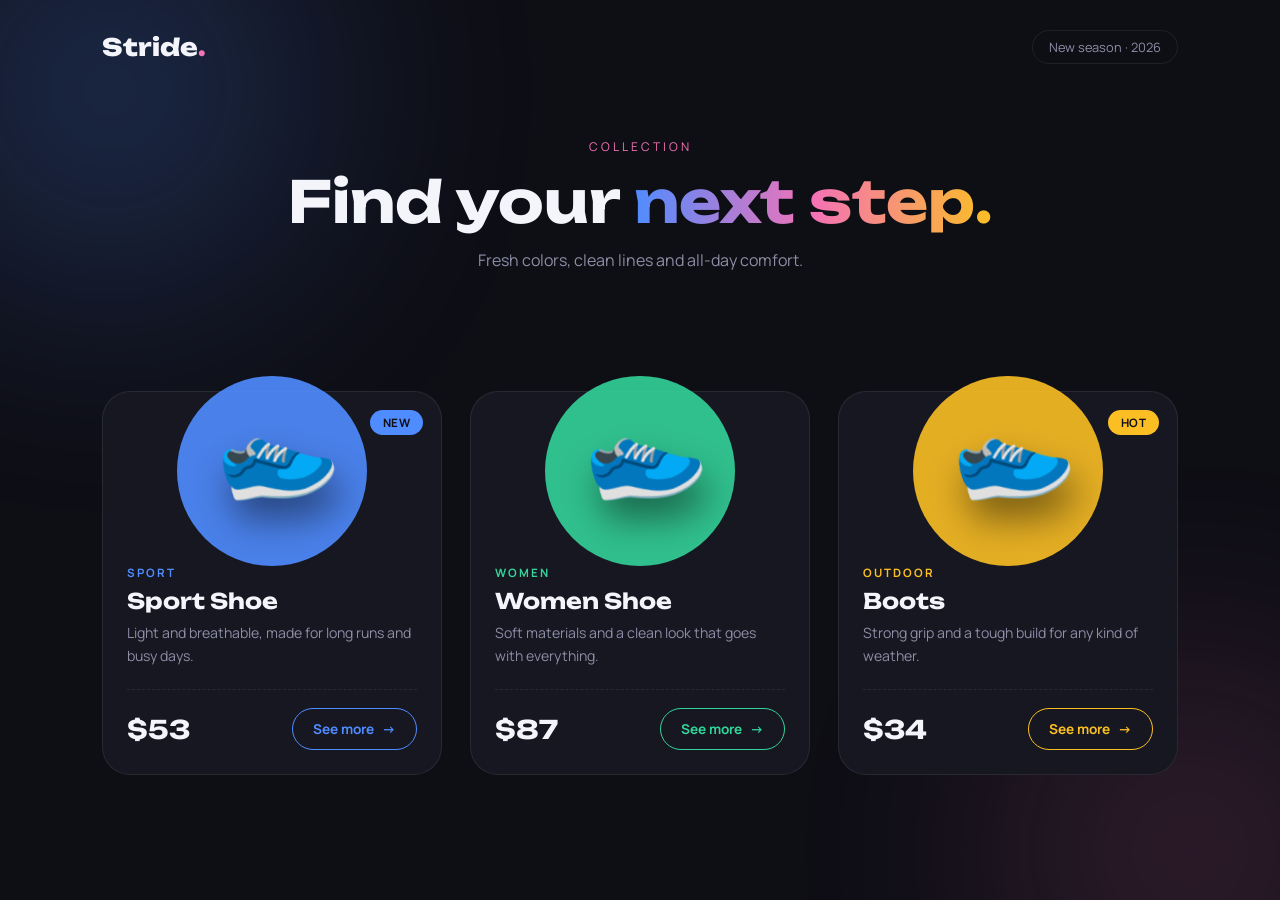
==== index.html @ c0373af4 "First Commit" ====
<!DOCTYPE html>
<html lang="en" dir="ltr">
<head>
  <meta charset="UTF-8">
  <meta name="viewport" content="width=device-width, initial-scale=1.0">
  <title>Stride | Shoe Collection</title>
  <link rel="preconnect" href="https://fonts.googleapis.com">
  <link href="https://fonts.googleapis.com/css2?family=Unbounded:wght@500;700;800&family=Manrope:wght@400;500;700&display=swap" rel="stylesheet">
  <link rel="stylesheet" href="style.css">
</head>
<body>

  <!-- Decorative background glows -->
  <span class="glow glow-1"></span>
  <span class="glow glow-2"></span>

  <div class="app">

    <header class="header">
      <a href="#" class="logo">Stride<span>.</span></a>
      <span class="header-note">New season · 2026</span>
    </header>

    <section class="intro">
      <span class="eyebrow">Collection</span>
      <h1>Find your <em>next step.</em></h1>
      <p>Fresh colors, clean lines and all-day comfort.</p>
    </section>

    <!-- JS adds the shoe cards here.

         Template of one card (3 samples are below so you can see the style; delete them when JS works):

         <article class="shoe-card">
           <span class="shoe-tag">New</span>                       (optional)
           <div class="shoe-img">
             <img src="img/shoe.png" alt="Sport Shoe">
           </div>
           <div class="shoe-body">
             <span class="shoe-category">Sport</span>
             <h3 class="shoe-name">Sport Shoe</h3>
             <p class="shoe-desc">Short description...</p>
             <div class="shoe-footer">
               <span class="shoe-price">$53</span>
               <button type="button" class="btn-more">See more <span>→</span></button>
             </div>
           </div>
         </article>

         Each card has its own color. Set it from JS with:
         cardElem.style.setProperty('--accent', item.color)
    -->
    <main class="shoe-grid" id="product-list">

      <!-- Sample 1 -->
      <article class="shoe-card" style="--accent: #4f8cff;">
        <span class="shoe-tag">New</span>
        <div class="shoe-img">
          <!-- Replace this emoji with: <img src="img/your-shoe.png" alt="Sport Shoe"> -->
          <span class="img-placeholder">👟</span>
        </div>
        <div class="shoe-body">
          <span class="shoe-category">Sport</span>
          <h3 class="shoe-name">Sport Shoe</h3>
          <p class="shoe-desc">Light and breathable, made for long runs and busy days.</p>
          <div class="shoe-footer">
            <span class="shoe-price">$53</span>
            <button type="button" class="btn-more">See more <span>→</span></button>
          </div>
        </div>
      </article>

      <!-- Sample 2 -->
      <article class="shoe-card" style="--accent: #34d399;">
        <div class="shoe-img">
          <span class="img-placeholder">👟</span>
        </div>
        <div class="shoe-body">
          <span class="shoe-category">Women</span>
          <h3 class="shoe-name">Women Shoe</h3>
          <p class="shoe-desc">Soft materials and a clean look that goes with everything.</p>
          <div class="shoe-footer">
            <span class="shoe-price">$87</span>
            <button type="button" class="btn-more">See more <span>→</span></button>
          </div>
        </div>
      </article>

      <!-- Sample 3 -->
      <article class="shoe-card" style="--accent: #fbbf24;">
        <span class="shoe-tag">Hot</span>
        <div class="shoe-img">
          <span class="img-placeholder">👟</span>
        </div>
        <div class="shoe-body">
          <span class="shoe-category">Outdoor</span>
          <h3 class="shoe-name">Boots</h3>
          <p class="shoe-desc">Strong grip and a tough build for any kind of weather.</p>
          <div class="shoe-footer">
            <span class="shoe-price">$34</span>
            <button type="button" class="btn-more">See more <span>→</span></button>
          </div>
        </div>
      </article>

    </main>

  </div>

  <script src="main.js"></script>
</body>
</html>
---- style.css ----
* { margin: 0; padding: 0; box-sizing: border-box; }

:root {
  --bg: #0e0e15;
  --card: #171721;
  --card-line: rgba(255, 255, 255, .08);
  --text: #f4f4fb;
  --muted: #8d8da6;
  --accent: #4f8cff; /* default color; each card overrides it */
}

body {
  min-height: 100vh;
  font-family: 'Manrope', sans-serif;
  background: var(--bg);
  color: var(--text);
  overflow-x: hidden;
  position: relative;
}

/* ---------- Background glows ---------- */
.glow {
  position: fixed;
  border-radius: 50%;
  filter: blur(120px);
  pointer-events: none;
  z-index: 0;
}
.glow-1 { width: 420px; height: 420px; background: #4f8cff; opacity: .22; top: -120px; left: -100px; }
.glow-2 { width: 380px; height: 380px; background: #f472b6; opacity: .16; bottom: -140px; right: -100px; }

.app {
  position: relative;
  z-index: 1;
  max-width: 1120px;
  margin: 0 auto;
  padding: 30px 22px 80px;
}

/* ---------- Header ---------- */
.header {
  display: flex;
  justify-content: space-between;
  align-items: center;
}
.logo {
  font-family: 'Unbounded', sans-serif;
  font-weight: 800;
  font-size: 1.5rem;
  color: var(--text);
  text-decoration: none;
}
.logo span { color: #f472b6; }
.header-note {
  font-size: .8rem;
  color: var(--muted);
  padding: 7px 16px;
  border: 1px solid var(--card-line);
  border-radius: 50px;
}

/* ---------- Intro ---------- */
.intro { text-align: center; margin: 70px 0 80px; }
.eyebrow {
  display: inline-block;
  font-size: .75rem;
  letter-spacing: 3px;
  text-transform: uppercase;
  color: #f472b6;
  margin-bottom: 14px;
}
.intro h1 {
  font-family: 'Unbounded', sans-serif;
  font-weight: 700;
  font-size: clamp(2rem, 6vw, 3.6rem);
  line-height: 1.15;
}
.intro h1 em {
  font-style: normal;
  background: linear-gradient(90deg, #4f8cff, #f472b6, #fbbf24);
  -webkit-background-clip: text;
  background-clip: text;
  color: transparent;
}
.intro p { margin-top: 14px; color: var(--muted); }

/* ---------- Grid ---------- */
.shoe-grid {
  display: grid;
  grid-template-columns: repeat(auto-fit, minmax(290px, 1fr));
  gap: 70px 28px;
  padding-top: 40px; /* room for shoes that pop out of the cards */
}

/* ---------- Card ---------- */
.shoe-card {
  position: relative;
  background: var(--card);
  border: 1px solid var(--card-line);
  border-radius: 28px;
  padding: 0 24px 24px;
  transition: transform .4s, border-color .4s, box-shadow .4s;
  animation: rise .6s ease both;
}
.shoe-card:nth-child(2) { animation-delay: .1s; }
.shoe-card:nth-child(3) { animation-delay: .2s; }
.shoe-card:nth-child(4) { animation-delay: .3s; }

.shoe-card:hover {
  transform: translateY(-10px);
  border-color: var(--accent);
  box-shadow: 0 30px 60px -20px var(--accent);
}

@keyframes rise {
  from { opacity: 0; transform: translateY(30px); }
  to   { opacity: 1; transform: translateY(0); }
}

.shoe-tag {
  position: absolute;
  top: 18px; right: 18px;
  z-index: 2;
  padding: 5px 13px;
  border-radius: 50px;
  background: var(--accent);
  color: #0e0e15;
  font-size: .72rem;
  font-weight: 700;
  letter-spacing: .5px;
  text-transform: uppercase;
}

/* ---------- Shoe image ---------- */
.shoe-img {
  position: relative;
  height: 190px;
  margin-top: -40px; /* the shoe pops out of the top of the card */
  display: grid;
  place-items: center;
}

/* Colored circle behind the shoe */
.shoe-img::before {
  content: '';
  position: absolute;
  width: 190px; height: 190px;
  border-radius: 50%;
  background: var(--accent);
  opacity: .9;
  top: 24px;
  transition: transform .5s, opacity .4s;
}

.shoe-img img,
.img-placeholder {
  position: relative;
  z-index: 1;
  max-width: 88%;
  max-height: 170px;
  object-fit: contain;
  transform: rotate(-18deg);
  filter: drop-shadow(0 22px 18px rgba(0, 0, 0, .45));
  transition: transform .5s cubic-bezier(.2, .8, .2, 1);
}
.img-placeholder { font-size: 6rem; line-height: 1; }

.shoe-card:hover .shoe-img::before { transform: scale(1.12); }
.shoe-card:hover .shoe-img img,
.shoe-card:hover .img-placeholder { transform: rotate(-6deg) scale(1.12) translateY(-6px); }

/* ---------- Text ---------- */
.shoe-body { margin-top: 18px; }

.shoe-category {
  font-size: .72rem;
  letter-spacing: 2px;
  text-transform: uppercase;
  color: var(--accent);
  font-weight: 700;
}
.shoe-name {
  font-family: 'Unbounded', sans-serif;
  font-weight: 700;
  font-size: 1.35rem;
  margin: 6px 0 8px;
}
.shoe-desc {
  font-size: .88rem;
  line-height: 1.6;
  color: var(--muted);
  min-height: 3.2em;
}

/* ---------- Footer: price + button ---------- */
.shoe-footer {
  display: flex;
  justify-content: space-between;
  align-items: center;
  margin-top: 22px;
  padding-top: 18px;
  border-top: 1px dashed var(--card-line);
}
.shoe-price {
  font-family: 'Unbounded', sans-serif;
  font-weight: 700;
  font-size: 1.6rem;
}

.btn-more {
  display: inline-flex;
  align-items: center;
  gap: 8px;
  padding: 11px 20px;
  border-radius: 50px;
  border: 1.5px solid var(--accent);
  background: transparent;
  color: var(--accent);
  font-family: inherit;
  font-weight: 700;
  font-size: .85rem;
  cursor: pointer;
  transition: background .25s, color .25s, transform .15s;
}
.btn-more span { display: inline-block; transition: transform .25s; }
.btn-more:hover { background: var(--accent); color: #0e0e15; }
.btn-more:hover span { transform: translateX(4px); }
.btn-more:active { transform: scale(.96); }

/* ---------- Responsive ---------- */
@media (max-width: 520px) {
  .intro { margin: 50px 0 60px; }
  .header-note { display: none; }
}
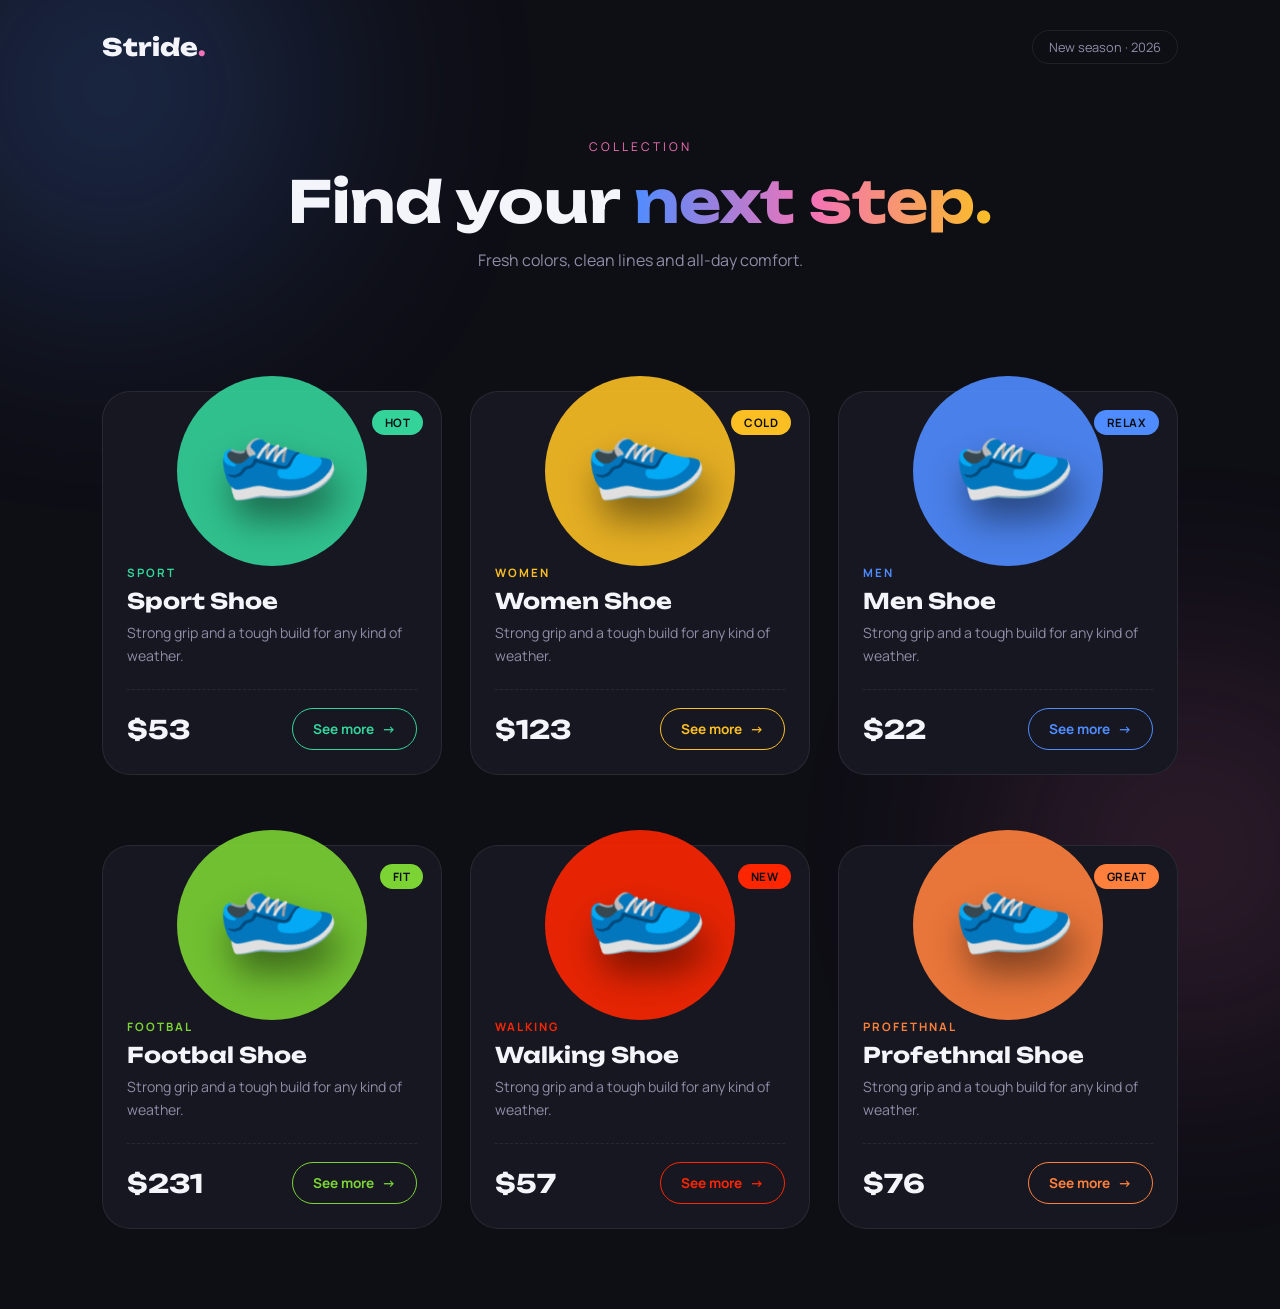
==== commit d59580a4: "Adding JSs And Peoduct inf Page" ====
--- a/index.html
+++ b/index.html
@@ -6,7 +6,7 @@
   <title>Stride | Shoe Collection</title>
   <link rel="preconnect" href="https://fonts.googleapis.com">
   <link href="https://fonts.googleapis.com/css2?family=Unbounded:wght@500;700;800&family=Manrope:wght@400;500;700&display=swap" rel="stylesheet">
-  <link rel="stylesheet" href="style.css">
+  <link rel="stylesheet" href="CSS/style.css">
 </head>
 <body>
 
@@ -51,62 +51,12 @@
          cardElem.style.setProperty('--accent', item.color)
     -->
     <main class="shoe-grid" id="product-list">
-
-      <!-- Sample 1 -->
-      <article class="shoe-card" style="--accent: #4f8cff;">
-        <span class="shoe-tag">New</span>
-        <div class="shoe-img">
-          <!-- Replace this emoji with: <img src="img/your-shoe.png" alt="Sport Shoe"> -->
-          <span class="img-placeholder">👟</span>
-        </div>
-        <div class="shoe-body">
-          <span class="shoe-category">Sport</span>
-          <h3 class="shoe-name">Sport Shoe</h3>
-          <p class="shoe-desc">Light and breathable, made for long runs and busy days.</p>
-          <div class="shoe-footer">
-            <span class="shoe-price">$53</span>
-            <button type="button" class="btn-more">See more <span>→</span></button>
-          </div>
-        </div>
-      </article>
-
-      <!-- Sample 2 -->
-      <article class="shoe-card" style="--accent: #34d399;">
-        <div class="shoe-img">
-          <span class="img-placeholder">👟</span>
-        </div>
-        <div class="shoe-body">
-          <span class="shoe-category">Women</span>
-          <h3 class="shoe-name">Women Shoe</h3>
-          <p class="shoe-desc">Soft materials and a clean look that goes with everything.</p>
-          <div class="shoe-footer">
-            <span class="shoe-price">$87</span>
-            <button type="button" class="btn-more">See more <span>→</span></button>
-          </div>
-        </div>
-      </article>
-
-      <!-- Sample 3 -->
-      <article class="shoe-card" style="--accent: #fbbf24;">
-        <span class="shoe-tag">Hot</span>
-        <div class="shoe-img">
-          <span class="img-placeholder">👟</span>
-        </div>
-        <div class="shoe-body">
-          <span class="shoe-category">Outdoor</span>
-          <h3 class="shoe-name">Boots</h3>
-          <p class="shoe-desc">Strong grip and a tough build for any kind of weather.</p>
-          <div class="shoe-footer">
-            <span class="shoe-price">$34</span>
-            <button type="button" class="btn-more">See more <span>→</span></button>
-          </div>
-        </div>
-      </article>
+      
 
     </main>
 
   </div>
 
-  <script src="main.js"></script>
+  <script src="JS/main.js"></script>
 </body>
 </html>
--- a/CSS/style.css
+++ b/CSS/style.css
@@ -0,0 +1,235 @@
+* { margin: 0; padding: 0; box-sizing: border-box; }
+
+:root {
+  --bg: #0e0e15;
+  --card: #171721;
+  --card-line: rgba(255, 255, 255, .08);
+  --text: #f4f4fb;
+  --muted: #8d8da6;
+  --accent: #4f8cff; /* default color; each card overrides it */
+}
+
+body {
+  min-height: 100vh;
+  font-family: 'Manrope', sans-serif;
+  background: var(--bg);
+  color: var(--text);
+  overflow-x: hidden;
+  position: relative;
+}
+
+/* ---------- Background glows ---------- */
+.glow {
+  position: fixed;
+  border-radius: 50%;
+  filter: blur(120px);
+  pointer-events: none;
+  z-index: 0;
+}
+.glow-1 { width: 420px; height: 420px; background: #4f8cff; opacity: .22; top: -120px; left: -100px; }
+.glow-2 { width: 380px; height: 380px; background: #f472b6; opacity: .16; bottom: -140px; right: -100px; }
+
+.app {
+  position: relative;
+  z-index: 1;
+  max-width: 1120px;
+  margin: 0 auto;
+  padding: 30px 22px 80px;
+}
+
+/* ---------- Header ---------- */
+.header {
+  display: flex;
+  justify-content: space-between;
+  align-items: center;
+}
+.logo {
+  font-family: 'Unbounded', sans-serif;
+  font-weight: 800;
+  font-size: 1.5rem;
+  color: var(--text);
+  text-decoration: none;
+}
+.logo span { color: #f472b6; }
+.header-note {
+  font-size: .8rem;
+  color: var(--muted);
+  padding: 7px 16px;
+  border: 1px solid var(--card-line);
+  border-radius: 50px;
+}
+
+/* ---------- Intro ---------- */
+.intro { text-align: center; margin: 70px 0 80px; }
+.eyebrow {
+  display: inline-block;
+  font-size: .75rem;
+  letter-spacing: 3px;
+  text-transform: uppercase;
+  color: #f472b6;
+  margin-bottom: 14px;
+}
+.intro h1 {
+  font-family: 'Unbounded', sans-serif;
+  font-weight: 700;
+  font-size: clamp(2rem, 6vw, 3.6rem);
+  line-height: 1.15;
+}
+.intro h1 em {
+  font-style: normal;
+  background: linear-gradient(90deg, #4f8cff, #f472b6, #fbbf24);
+  -webkit-background-clip: text;
+  background-clip: text;
+  color: transparent;
+}
+.intro p { margin-top: 14px; color: var(--muted); }
+
+/* ---------- Grid ---------- */
+.shoe-grid {
+  display: grid;
+  grid-template-columns: repeat(auto-fit, minmax(290px, 1fr));
+  gap: 70px 28px;
+  padding-top: 40px; /* room for shoes that pop out of the cards */
+}
+
+/* ---------- Card ---------- */
+.shoe-card {
+  position: relative;
+  background: var(--card);
+  border: 1px solid var(--card-line);
+  border-radius: 28px;
+  padding: 0 24px 24px;
+  transition: transform .4s, border-color .4s, box-shadow .4s;
+  animation: rise .6s ease both;
+}
+.shoe-card:nth-child(2) { animation-delay: .1s; }
+.shoe-card:nth-child(3) { animation-delay: .2s; }
+.shoe-card:nth-child(4) { animation-delay: .3s; }
+
+.shoe-card:hover {
+  transform: translateY(-10px);
+  border-color: var(--accent);
+  box-shadow: 0 30px 60px -20px var(--accent);
+}
+
+@keyframes rise {
+  from { opacity: 0; transform: translateY(30px); }
+  to   { opacity: 1; transform: translateY(0); }
+}
+
+.shoe-tag {
+  position: absolute;
+  top: 18px; right: 18px;
+  z-index: 2;
+  padding: 5px 13px;
+  border-radius: 50px;
+  background: var(--accent);
+  color: #0e0e15;
+  font-size: .72rem;
+  font-weight: 700;
+  letter-spacing: .5px;
+  text-transform: uppercase;
+}
+
+/* ---------- Shoe image ---------- */
+.shoe-img {
+  position: relative;
+  height: 190px;
+  margin-top: -40px; /* the shoe pops out of the top of the card */
+  display: grid;
+  place-items: center;
+}
+
+/* Colored circle behind the shoe */
+.shoe-img::before {
+  content: '';
+  position: absolute;
+  width: 190px; height: 190px;
+  border-radius: 50%;
+  background: var(--accent);
+  opacity: .9;
+  top: 24px;
+  transition: transform .5s, opacity .4s;
+}
+
+.shoe-img img,
+.img-placeholder {
+  position: relative;
+  z-index: 1;
+  max-width: 88%;
+  max-height: 170px;
+  object-fit: contain;
+  transform: rotate(-18deg);
+  filter: drop-shadow(0 22px 18px rgba(0, 0, 0, .45));
+  transition: transform .5s cubic-bezier(.2, .8, .2, 1);
+}
+.img-placeholder { font-size: 6rem; line-height: 1; }
+
+.shoe-card:hover .shoe-img::before { transform: scale(1.12); }
+.shoe-card:hover .shoe-img img,
+.shoe-card:hover .img-placeholder { transform: rotate(-6deg) scale(1.12) translateY(-6px); }
+
+/* ---------- Text ---------- */
+.shoe-body { margin-top: 18px; }
+
+.shoe-category {
+  font-size: .72rem;
+  letter-spacing: 2px;
+  text-transform: uppercase;
+  color: var(--accent);
+  font-weight: 700;
+}
+.shoe-name {
+  font-family: 'Unbounded', sans-serif;
+  font-weight: 700;
+  font-size: 1.35rem;
+  margin: 6px 0 8px;
+}
+.shoe-desc {
+  font-size: .88rem;
+  line-height: 1.6;
+  color: var(--muted);
+  min-height: 3.2em;
+}
+
+/* ---------- Footer: price + button ---------- */
+.shoe-footer {
+  display: flex;
+  justify-content: space-between;
+  align-items: center;
+  margin-top: 22px;
+  padding-top: 18px;
+  border-top: 1px dashed var(--card-line);
+}
+.shoe-price {
+  font-family: 'Unbounded', sans-serif;
+  font-weight: 700;
+  font-size: 1.6rem;
+}
+
+.btn-more {
+  display: inline-flex;
+  align-items: center;
+  gap: 8px;
+  padding: 11px 20px;
+  border-radius: 50px;
+  border: 1.5px solid var(--accent);
+  background: transparent;
+  color: var(--accent);
+  font-family: inherit;
+  font-weight: 700;
+  font-size: .85rem;
+  cursor: pointer;
+  transition: background .25s, color .25s, transform .15s;
+  text-decoration: none;
+}
+.btn-more span { display: inline-block; transition: transform .25s; }
+.btn-more:hover { background: var(--accent); color: #0e0e15; }
+.btn-more:hover span { transform: translateX(4px); }
+.btn-more:active { transform: scale(.96); }
+
+/* ---------- Responsive ---------- */
+@media (max-width: 520px) {
+  .intro { margin: 50px 0 60px; }
+  .header-note { display: none; }
+}
